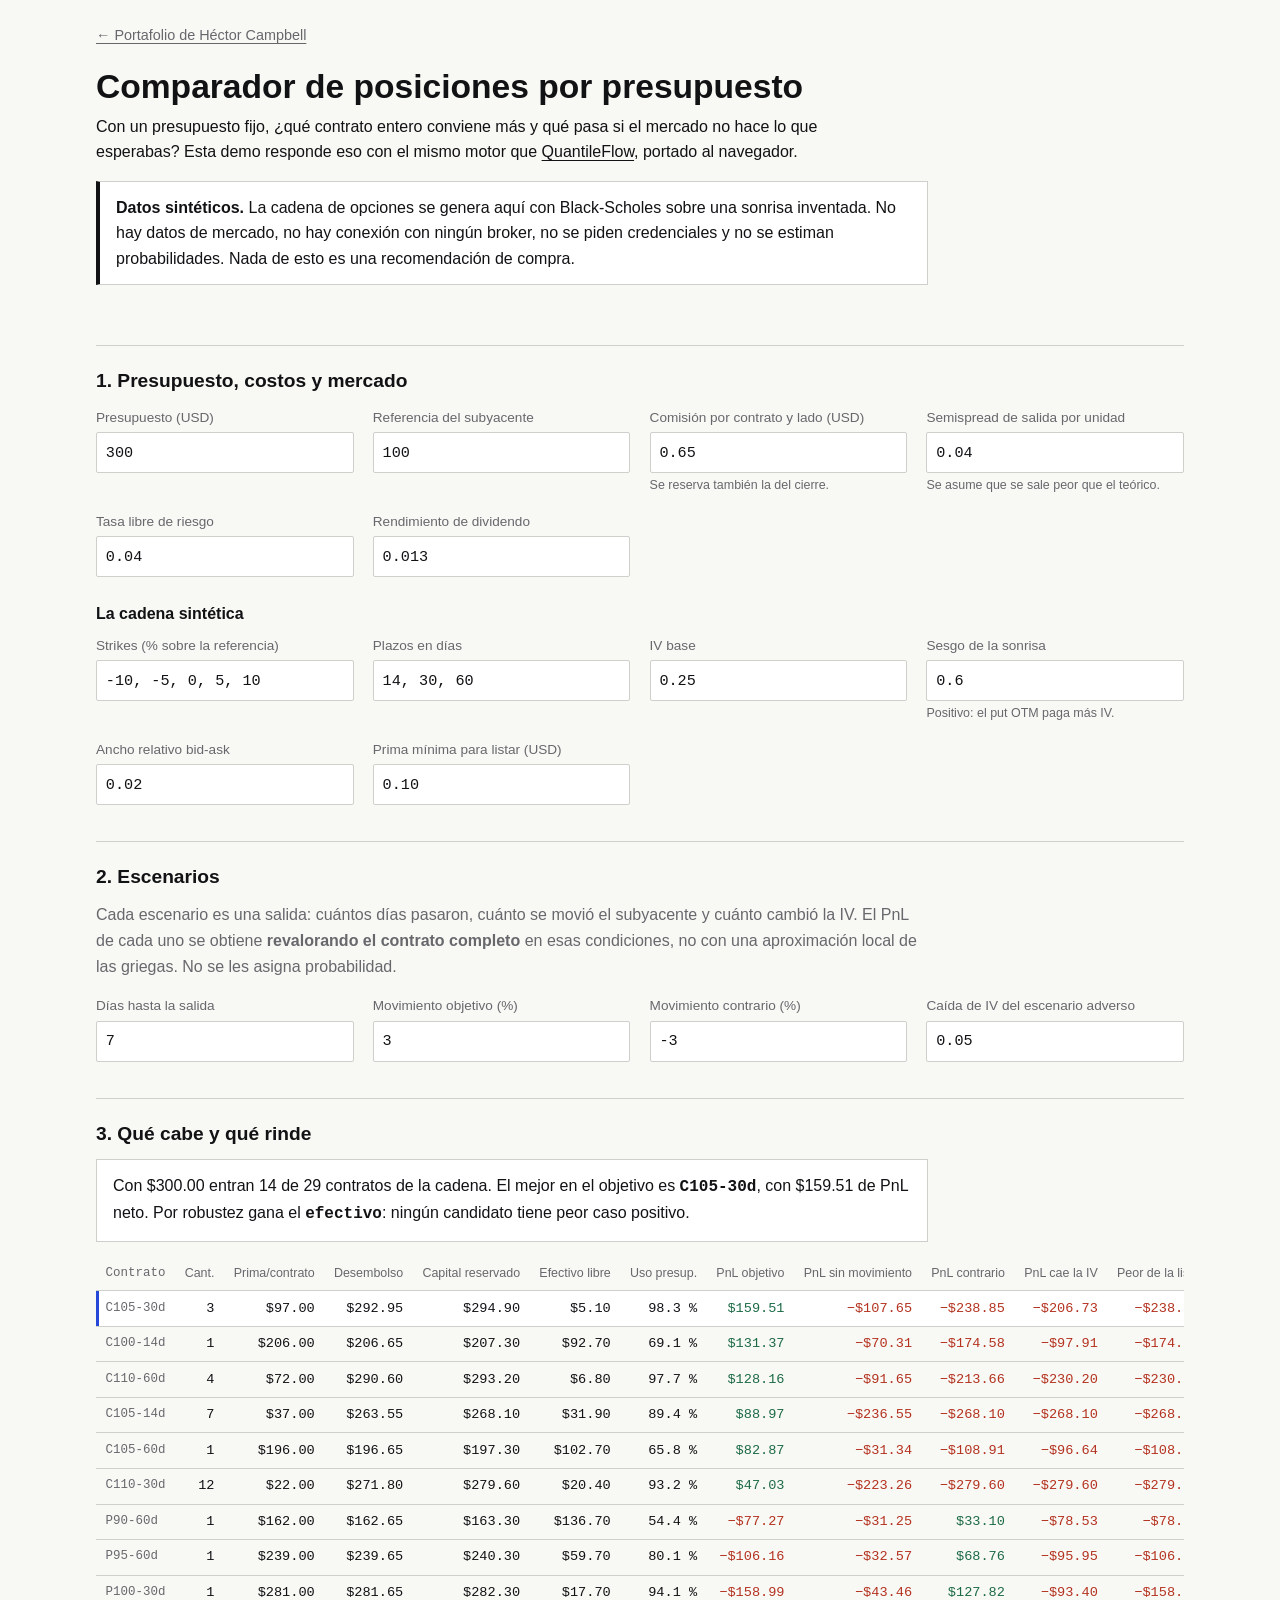
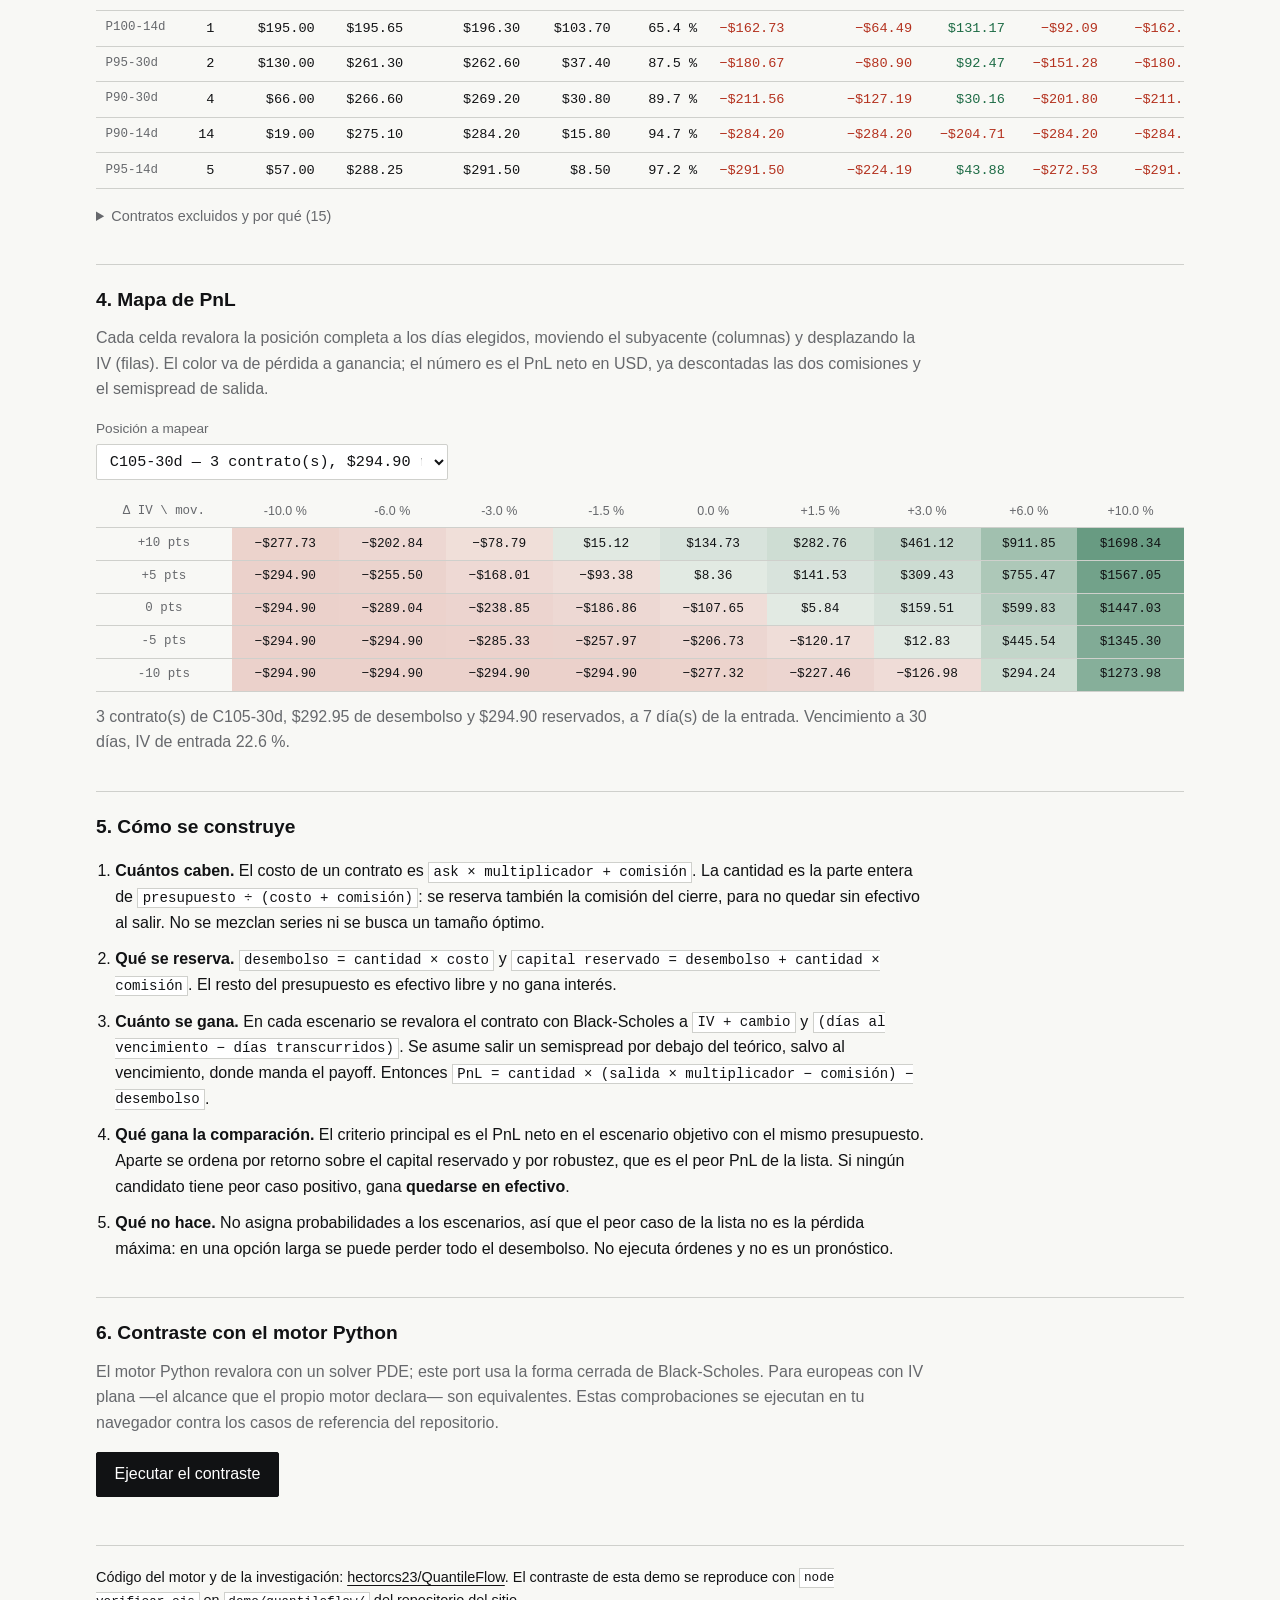
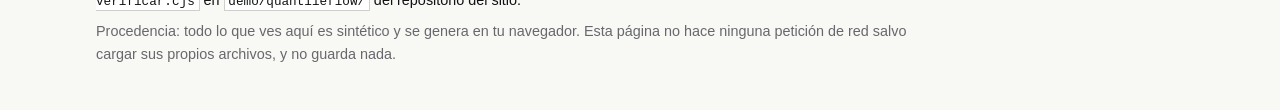
==== demo/quantileflow/index.html @ 11175a15 "Añadir la demo sintética del comparador por presupuesto El simulador solo corria en local contra un " ====
<!doctype html>
<html lang="es">
<head>
<meta charset="utf-8" />
<meta name="viewport" content="width=device-width, initial-scale=1" />
<title>QuantileFlow — comparador por presupuesto</title>
<meta name="description" content="Demo sintética del comparador de posiciones de opciones por presupuesto: cantidades enteras, costos, caja y mapas de PnL. Sin datos de mercado y sin conexión a ningún broker." />
<link rel="icon" href="../../favicon.svg" />
<link rel="stylesheet" href="estilo.css" />
</head>
<body>
<a class="skip-link" href="#controles">Saltar a los controles</a>

<header class="cabecera">
  <p class="volver"><a href="../../index.html">← Portafolio de Héctor Campbell</a></p>
  <h1>Comparador de posiciones por presupuesto</h1>
  <p class="bajada">
    Con un presupuesto fijo, ¿qué contrato entero conviene más y qué pasa si el mercado
    no hace lo que esperabas? Esta demo responde eso con el mismo motor que
    <a href="https://github.com/hectorcs23/QuantileFlow">QuantileFlow</a>, portado al navegador.
  </p>
  <p class="aviso" role="note">
    <strong>Datos sintéticos.</strong> La cadena de opciones se genera aquí con Black-Scholes sobre
    una sonrisa inventada. No hay datos de mercado, no hay conexión con ningún broker, no se piden
    credenciales y no se estiman probabilidades. Nada de esto es una recomendación de compra.
  </p>
</header>

<main>

<section id="controles" aria-labelledby="t-controles">
  <h2 id="t-controles">1. Presupuesto, costos y mercado</h2>
  <div class="rejilla-campos">
    <label>Presupuesto (USD)
      <input type="number" id="presupuesto" value="300" min="10" max="100000" step="10" />
    </label>
    <label>Referencia del subyacente
      <input type="number" id="spot" value="100" min="1" max="100000" step="1" />
    </label>
    <label>Comisión por contrato y lado (USD)
      <input type="number" id="comision" value="0.65" min="0" max="20" step="0.05" />
      <small>Se reserva también la del cierre.</small>
    </label>
    <label>Semispread de salida por unidad
      <input type="number" id="semispread" value="0.04" min="0" max="5" step="0.01" />
      <small>Se asume que se sale peor que el teórico.</small>
    </label>
    <label>Tasa libre de riesgo
      <input type="number" id="tasa" value="0.04" min="-0.05" max="0.5" step="0.005" />
    </label>
    <label>Rendimiento de dividendo
      <input type="number" id="q" value="0.013" min="0" max="0.2" step="0.001" />
    </label>
  </div>

  <h3>La cadena sintética</h3>
  <div class="rejilla-campos">
    <label>Strikes (% sobre la referencia)
      <input type="text" id="strikes" value="-10, -5, 0, 5, 10" />
    </label>
    <label>Plazos en días
      <input type="text" id="plazos" value="14, 30, 60" />
    </label>
    <label>IV base
      <input type="number" id="iv-base" value="0.25" min="0.02" max="2" step="0.01" />
    </label>
    <label>Sesgo de la sonrisa
      <input type="number" id="sesgo" value="0.6" min="-3" max="3" step="0.05" />
      <small>Positivo: el put OTM paga más IV.</small>
    </label>
    <label>Ancho relativo bid-ask
      <input type="number" id="ancho" value="0.02" min="0" max="0.5" step="0.005" />
    </label>
    <label>Prima mínima para listar (USD)
      <input type="number" id="prima-min" value="0.10" min="0.01" max="50" step="0.05" />
    </label>
  </div>
</section>

<section aria-labelledby="t-escenarios">
  <h2 id="t-escenarios">2. Escenarios</h2>
  <p class="nota">
    Cada escenario es una salida: cuántos días pasaron, cuánto se movió el subyacente y cuánto
    cambió la IV. El PnL de cada uno se obtiene <strong>revalorando el contrato completo</strong> en
    esas condiciones, no con una aproximación local de las griegas. No se les asigna probabilidad.
  </p>
  <div class="rejilla-campos">
    <label>Días hasta la salida
      <input type="number" id="dias" value="7" min="0" max="365" step="1" />
    </label>
    <label>Movimiento objetivo (%)
      <input type="number" id="mov-objetivo" value="3" min="-50" max="50" step="0.5" />
    </label>
    <label>Movimiento contrario (%)
      <input type="number" id="mov-contrario" value="-3" min="-50" max="50" step="0.5" />
    </label>
    <label>Caída de IV del escenario adverso
      <input type="number" id="caida-iv" value="0.05" min="0" max="0.5" step="0.01" />
    </label>
  </div>
  <p id="aviso-escenarios" class="error" role="alert" hidden></p>
</section>

<section aria-labelledby="t-resultados">
  <h2 id="t-resultados">3. Qué cabe y qué rinde</h2>
  <p id="resumen-decision" class="resumen"></p>
  <div class="tabla-envoltura">
    <table id="tabla" aria-describedby="t-resultados">
      <caption class="sr">Candidatos con el mismo presupuesto: cantidad entera, capital reservado y PnL por escenario</caption>
      <thead><tr id="encabezado"></tr></thead>
      <tbody id="cuerpo"></tbody>
    </table>
  </div>
  <details id="det-excluidos">
    <summary>Contratos excluidos y por qué (<span id="n-excluidos">0</span>)</summary>
    <ul id="excluidos"></ul>
  </details>
</section>

<section aria-labelledby="t-mapa">
  <h2 id="t-mapa">4. Mapa de PnL</h2>
  <p class="nota">
    Cada celda revalora la posición completa a los días elegidos, moviendo el subyacente
    (columnas) y desplazando la IV (filas). El color va de pérdida a ganancia; el número es el PnL
    neto en USD, ya descontadas las dos comisiones y el semispread de salida.
  </p>
  <label class="campo-suelto">Posición a mapear
    <select id="sel-posicion"></select>
  </label>
  <div id="mapa" class="mapa" role="img" aria-labelledby="t-mapa"></div>
  <p id="mapa-pie" class="nota pie"></p>
</section>

<section aria-labelledby="t-como">
  <h2 id="t-como">5. Cómo se construye</h2>
  <ol class="explicacion">
    <li><strong>Cuántos caben.</strong> El costo de un contrato es
      <code>ask × multiplicador + comisión</code>. La cantidad es la parte entera de
      <code>presupuesto ÷ (costo + comisión)</code>: se reserva también la comisión del cierre,
      para no quedar sin efectivo al salir. No se mezclan series ni se busca un tamaño óptimo.</li>
    <li><strong>Qué se reserva.</strong> <code>desembolso = cantidad × costo</code> y
      <code>capital reservado = desembolso + cantidad × comisión</code>. El resto del presupuesto
      es efectivo libre y no gana interés.</li>
    <li><strong>Cuánto se gana.</strong> En cada escenario se revalora el contrato con
      Black-Scholes a <code>IV + cambio</code> y <code>(días al vencimiento − días transcurridos)</code>.
      Se asume salir un semispread por debajo del teórico, salvo al vencimiento, donde manda el
      payoff. Entonces
      <code>PnL = cantidad × (salida × multiplicador − comisión) − desembolso</code>.</li>
    <li><strong>Qué gana la comparación.</strong> El criterio principal es el PnL neto en el
      escenario objetivo con el mismo presupuesto. Aparte se ordena por retorno sobre el capital
      reservado y por robustez, que es el peor PnL de la lista. Si ningún candidato tiene peor caso
      positivo, gana <strong>quedarse en efectivo</strong>.</li>
    <li><strong>Qué no hace.</strong> No asigna probabilidades a los escenarios, así que el peor
      caso de la lista no es la pérdida máxima: en una opción larga se puede perder todo el
      desembolso. No ejecuta órdenes y no es un pronóstico.</li>
  </ol>
</section>

<section aria-labelledby="t-validacion">
  <h2 id="t-validacion">6. Contraste con el motor Python</h2>
  <p class="nota">
    El motor Python revalora con un solver PDE; este port usa la forma cerrada de Black-Scholes.
    Para europeas con IV plana —el alcance que el propio motor declara— son equivalentes. Estas
    comprobaciones se ejecutan en tu navegador contra los casos de referencia del repositorio.
  </p>
  <button type="button" id="btn-validar">Ejecutar el contraste</button>
  <div id="validacion" class="validacion" aria-live="polite"></div>
</section>

</main>

<footer class="pie-sitio">
  <p>
    Código del motor y de la investigación:
    <a href="https://github.com/hectorcs23/QuantileFlow">hectorcs23/QuantileFlow</a>.
    El contraste de esta demo se reproduce con <code>node verificar.cjs</code> en
    <code>demo/quantileflow/</code> del repositorio del sitio.
  </p>
  <p class="nota">
    Procedencia: todo lo que ves aquí es sintético y se genera en tu navegador. Esta página no
    hace ninguna petición de red salvo cargar sus propios archivos, y no guarda nada.
  </p>
</footer>

<script src="motor.js"></script>
<script src="app.js"></script>
</body>
</html>
---- demo/quantileflow/estilo.css ----
/* Demo de QuantileFlow. Mismos tokens que el portafolio para que se lea como
   parte del sitio. */
:root {
  color-scheme: light;
  --paper: #f8f8f5;
  --white: #ffffff;
  --ink: #111214;
  --muted: #66686c;
  --line: #cfd0cc;
  --accent: #2648d8;
  --perdida: #b4321f;
  --ganancia: #1d6b45;
  --sans: Arial, Helvetica, sans-serif;
  --mono: ui-monospace, "SFMono-Regular", Menlo, Consolas, monospace;
}

* { box-sizing: border-box; }

body {
  margin: 0;
  background: var(--paper);
  color: var(--ink);
  font-family: var(--sans);
  font-size: 1rem;
  line-height: 1.6;
  text-rendering: optimizeLegibility;
}

a { color: inherit; text-decoration-thickness: 1px; text-underline-offset: 0.2em; }
a:hover { color: var(--accent); }
:focus-visible { outline: 3px solid var(--accent); outline-offset: 3px; }
[hidden] { display: none !important; }

.sr {
  position: absolute; width: 1px; height: 1px; padding: 0;
  overflow: hidden; clip: rect(0 0 0 0); white-space: nowrap; border: 0;
}

.skip-link {
  position: fixed; top: 0.75rem; left: 0.75rem; z-index: 10;
  padding: 0.65rem 0.9rem; background: var(--ink); color: var(--white);
  transform: translateY(-160%);
}
.skip-link:focus { transform: translateY(0); }

.cabecera, main, .pie-sitio {
  width: min(100% - 2rem, 68rem);
  margin: 0 auto;
}

.cabecera { padding: 1.5rem 0 0.5rem; }
.volver { margin: 0 0 1.25rem; font-size: 0.9rem; color: var(--muted); }
h1 { margin: 0 0 0.4rem; font-size: clamp(1.5rem, 4vw, 2.1rem); line-height: 1.2; }
.bajada { margin: 0 0 1rem; max-width: 46rem; }

.aviso {
  margin: 0 0 1rem;
  padding: 0.8rem 1rem;
  background: var(--white);
  border: 1px solid var(--line);
  border-left: 4px solid var(--ink);
  max-width: 52rem;
}

section {
  margin: 2.25rem 0;
  padding-top: 1.25rem;
  border-top: 1px solid var(--line);
}
h2 { margin: 0 0 0.6rem; font-size: 1.2rem; }
h3 { margin: 1.5rem 0 0.5rem; font-size: 1rem; }
.nota { color: var(--muted); max-width: 52rem; margin: 0 0 1rem; }
.pie { margin-top: 0.75rem; }
.error { color: var(--perdida); font-weight: bold; }

.rejilla-campos {
  display: grid;
  grid-template-columns: repeat(auto-fit, minmax(14rem, 1fr));
  gap: 0.9rem 1.2rem;
}

label { display: block; font-size: 0.85rem; color: var(--muted); }
.campo-suelto { max-width: 22rem; margin-bottom: 1rem; }
input, select {
  display: block; width: 100%; margin-top: 0.25rem;
  padding: 0.45rem 0.55rem;
  font: inherit; font-family: var(--mono); font-size: 0.95rem;
  color: var(--ink); background: var(--white);
  border: 1px solid var(--line); border-radius: 2px;
}
label small { display: block; margin-top: 0.2rem; font-size: 0.78rem; }

button {
  padding: 0.55rem 1.1rem;
  font: inherit;
  color: var(--white); background: var(--ink);
  border: 1px solid var(--ink); border-radius: 2px; cursor: pointer;
}
button:hover { background: var(--accent); border-color: var(--accent); }

.resumen {
  padding: 0.8rem 1rem; margin: 0 0 1rem;
  background: var(--white); border: 1px solid var(--line);
  max-width: 52rem;
}
.resumen strong { font-family: var(--mono); }

.tabla-envoltura { overflow-x: auto; }
table { border-collapse: collapse; width: 100%; font-size: 0.85rem; }
th, td {
  padding: 0.4rem 0.6rem; text-align: right;
  border-bottom: 1px solid var(--line); white-space: nowrap;
}
th { text-align: right; font-size: 0.78rem; color: var(--muted); font-weight: normal; }
th:first-child, td:first-child { text-align: left; font-family: var(--mono); }
tbody tr:hover { background: var(--white); }
tr.mejor { background: var(--white); box-shadow: inset 3px 0 0 var(--accent); }
td.num { font-family: var(--mono); }
td.neg { color: var(--perdida); }
td.pos { color: var(--ganancia); }

details { margin-top: 1rem; font-size: 0.9rem; }
summary { cursor: pointer; color: var(--muted); }
#excluidos { font-family: var(--mono); font-size: 0.85rem; }

.mapa { overflow-x: auto; }
.mapa table { font-size: 0.8rem; }
.mapa td, .mapa th { text-align: center; padding: 0.35rem 0.5rem; }
.mapa td { font-family: var(--mono); }
.mapa th { white-space: nowrap; }

.explicacion { max-width: 52rem; padding-left: 1.2rem; }
.explicacion li { margin-bottom: 0.7rem; }
code {
  font-family: var(--mono); font-size: 0.88em;
  padding: 0.1em 0.3em; background: var(--white); border: 1px solid var(--line);
}

.validacion { margin-top: 1rem; font-family: var(--mono); font-size: 0.85rem; }
.validacion div { padding: 0.15rem 0; }
.validacion .ok::before { content: "OK  "; color: var(--ganancia); }
.validacion .falla::before { content: "FALLA  "; color: var(--perdida); }
.validacion .falla { color: var(--perdida); }
.validacion .info { color: var(--muted); }
.validacion h3 { font-family: var(--sans); margin: 1rem 0 0.3rem; }

.pie-sitio {
  margin-top: 3rem; padding: 1.25rem 0 2.5rem;
  border-top: 1px solid var(--line);
  font-size: 0.9rem;
}
.pie-sitio p { margin: 0 0 0.5rem; max-width: 52rem; }

@media (max-width: 36rem) {
  .cabecera, main, .pie-sitio { width: calc(100% - 2rem); }
  .rejilla-campos { grid-template-columns: 1fr; }
}

td.vacio {
  text-align: left; white-space: normal;
  padding: 1rem; color: var(--muted); font-family: var(--sans);
  max-width: 48rem;
}
select:disabled { color: var(--muted); background: var(--paper); }
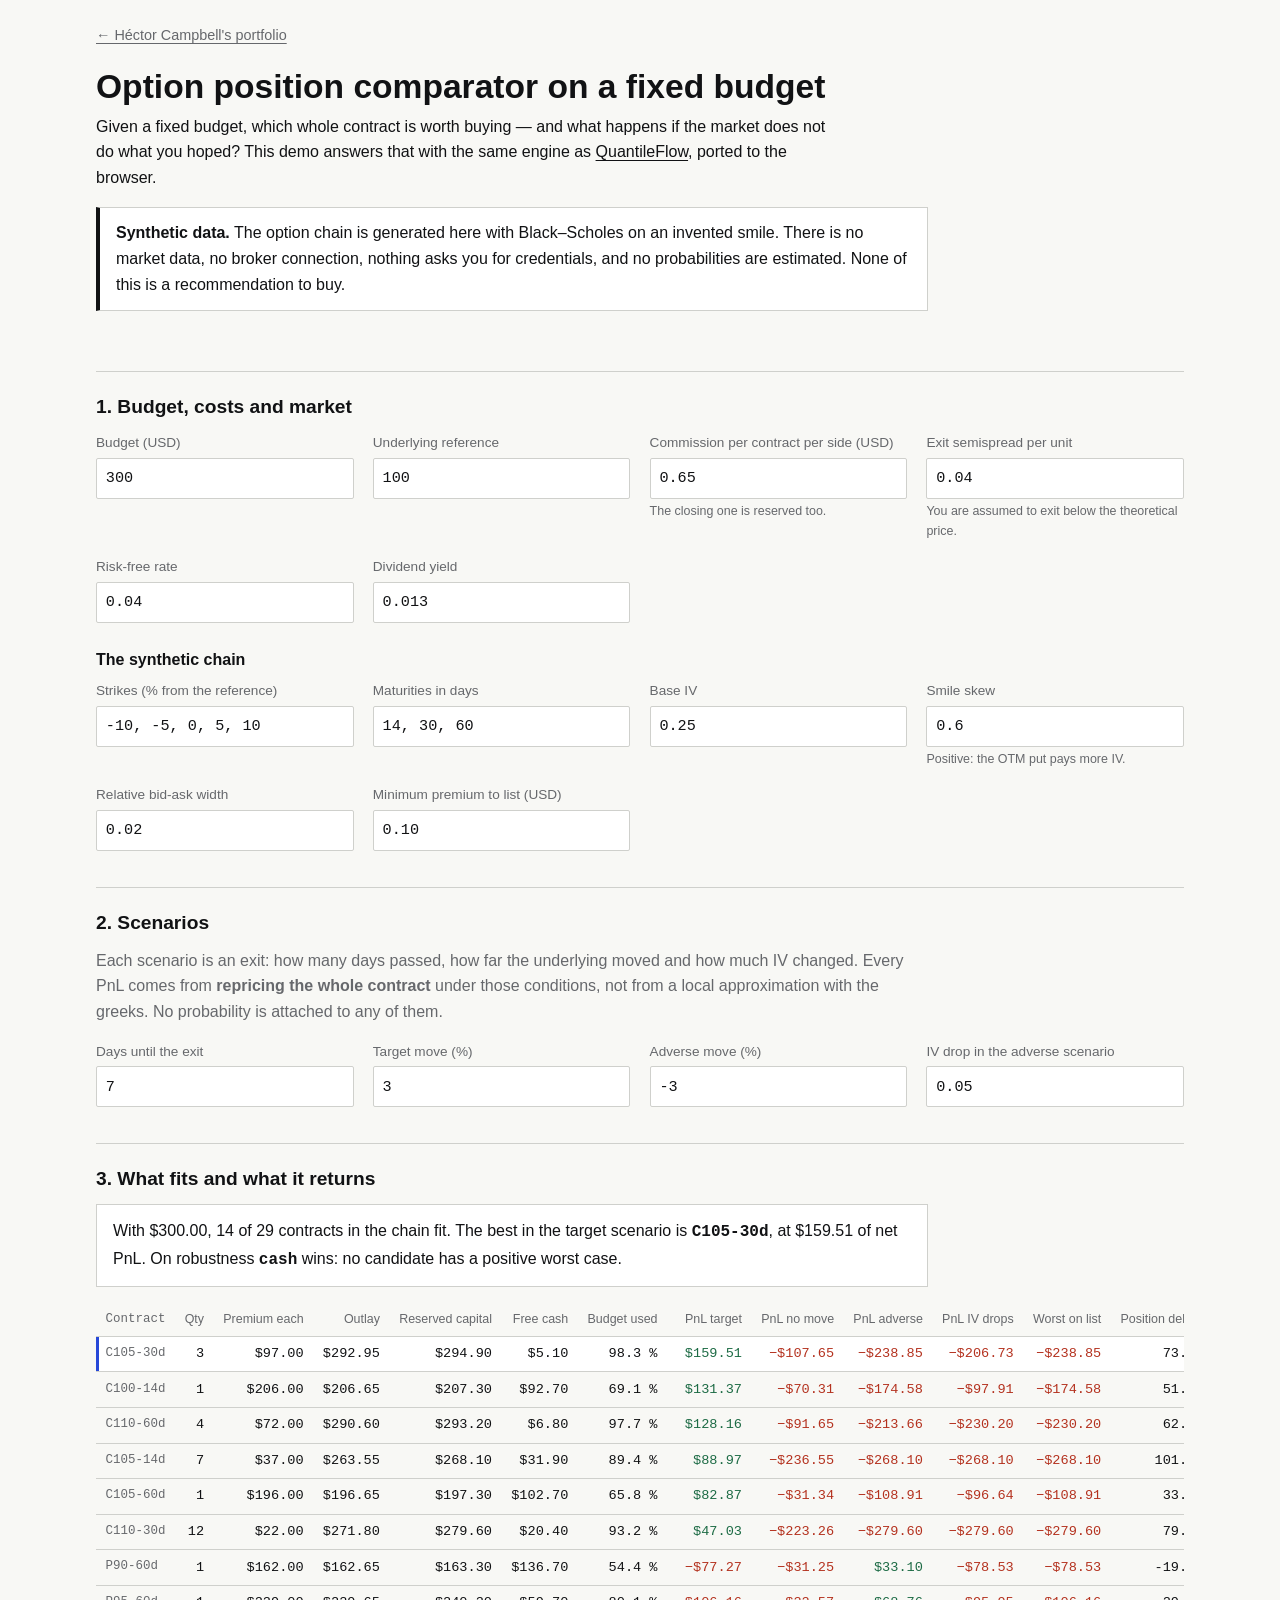
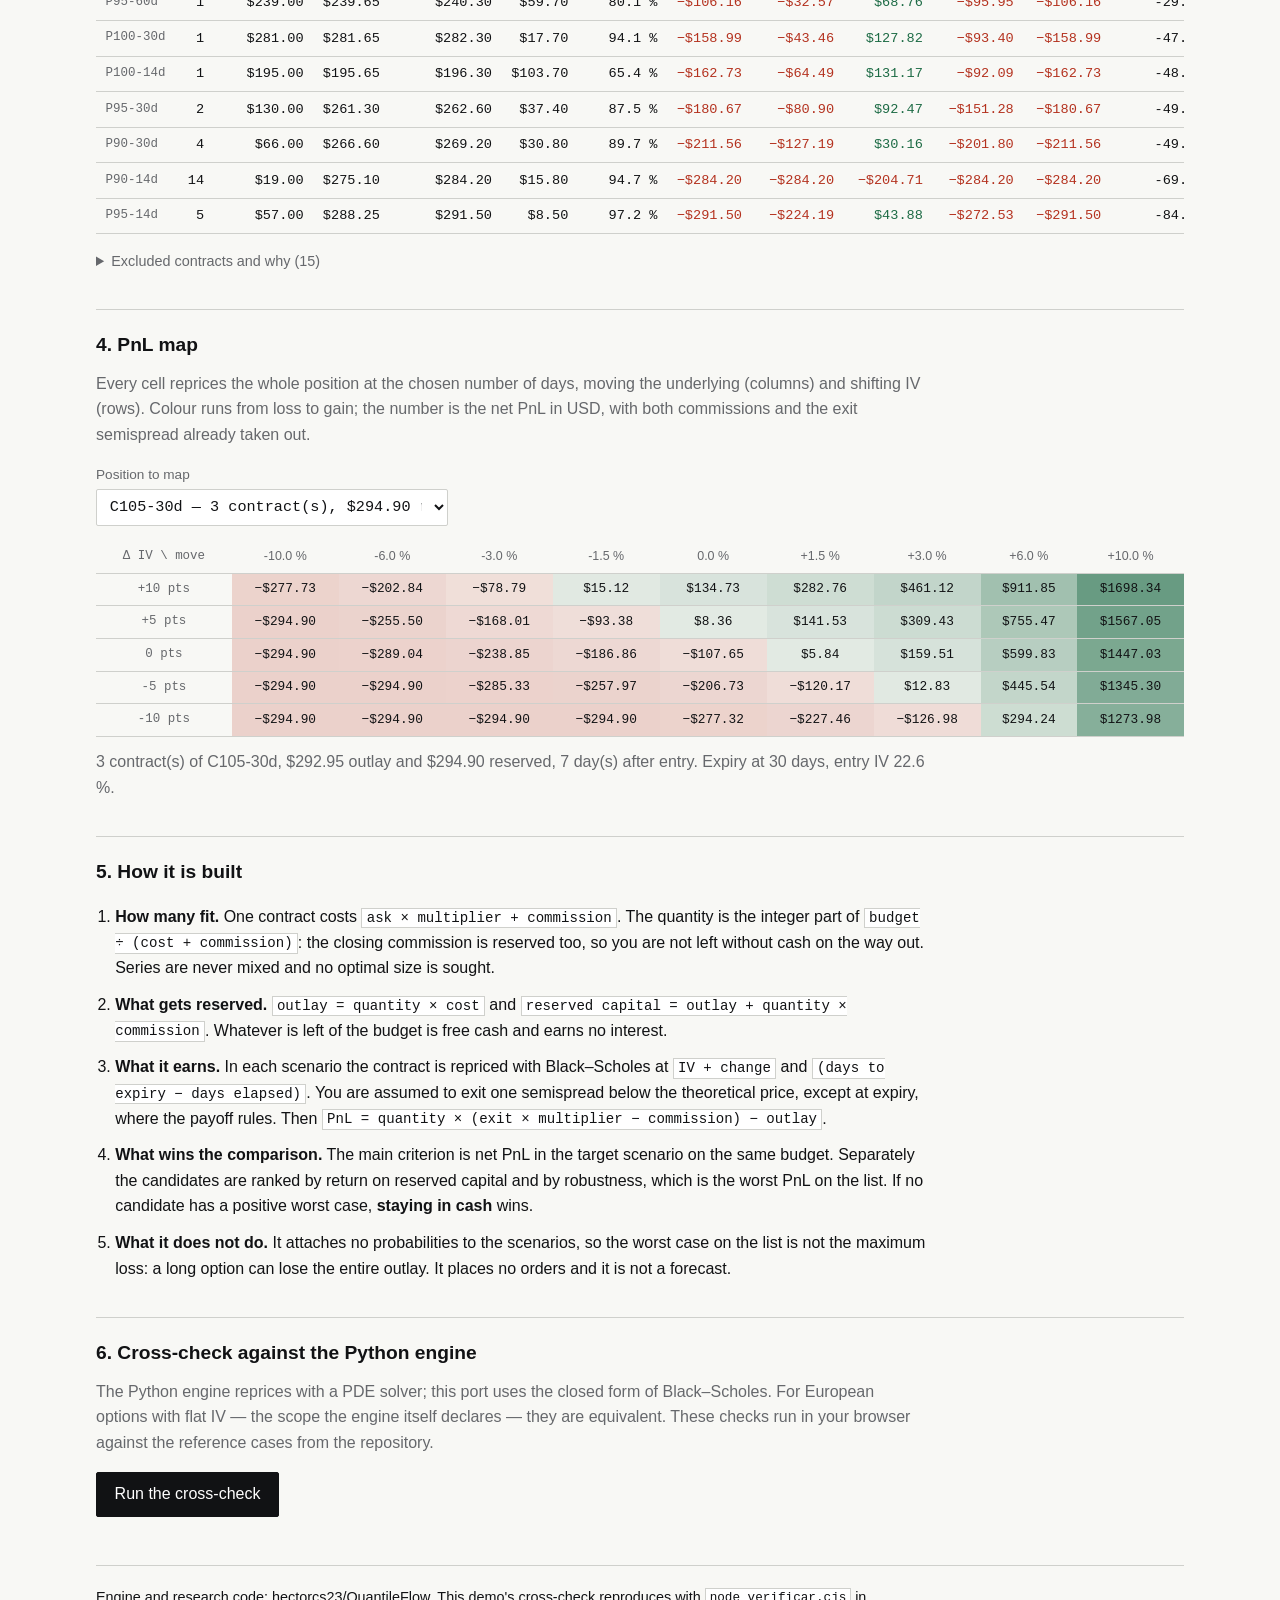
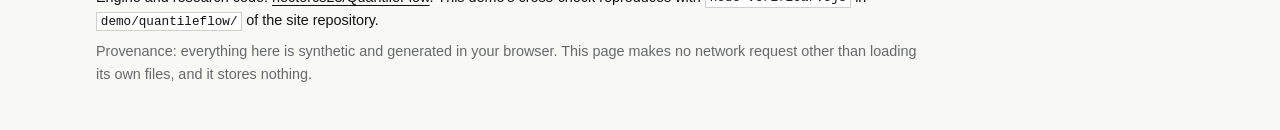
==== commit 654e10b6: "Pasar la demo a inglés, igual que el resto del portafolio El portafolio esta en ingles pero quien pu" ====
--- a/demo/quantileflow/index.html
+++ b/demo/quantileflow/index.html
@@ -1,100 +1,101 @@
 <!doctype html>
-<html lang="es">
+<html lang="en">
 <head>
 <meta charset="utf-8" />
 <meta name="viewport" content="width=device-width, initial-scale=1" />
-<title>QuantileFlow — comparador por presupuesto</title>
-<meta name="description" content="Demo sintética del comparador de posiciones de opciones por presupuesto: cantidades enteras, costos, caja y mapas de PnL. Sin datos de mercado y sin conexión a ningún broker." />
+<title>QuantileFlow — budget comparator</title>
+<meta name="description" content="Synthetic demo of the option position comparator: whole contracts on a fixed budget, costs, cash and PnL maps. No market data and no broker connection." />
 <link rel="icon" href="../../favicon.svg" />
 <link rel="stylesheet" href="estilo.css" />
 </head>
 <body>
-<a class="skip-link" href="#controles">Saltar a los controles</a>
+<a class="skip-link" href="#controles">Skip to the controls</a>
 
 <header class="cabecera">
-  <p class="volver"><a href="../../index.html">← Portafolio de Héctor Campbell</a></p>
-  <h1>Comparador de posiciones por presupuesto</h1>
+  <p class="volver"><a href="../../index.html">← Héctor Campbell's portfolio</a></p>
+  <h1>Option position comparator on a fixed budget</h1>
   <p class="bajada">
-    Con un presupuesto fijo, ¿qué contrato entero conviene más y qué pasa si el mercado
-    no hace lo que esperabas? Esta demo responde eso con el mismo motor que
-    <a href="https://github.com/hectorcs23/QuantileFlow">QuantileFlow</a>, portado al navegador.
+    Given a fixed budget, which whole contract is worth buying — and what happens if the market
+    does not do what you hoped? This demo answers that with the same engine as
+    <a href="https://github.com/hectorcs23/QuantileFlow">QuantileFlow</a>, ported to the browser.
   </p>
   <p class="aviso" role="note">
-    <strong>Datos sintéticos.</strong> La cadena de opciones se genera aquí con Black-Scholes sobre
-    una sonrisa inventada. No hay datos de mercado, no hay conexión con ningún broker, no se piden
-    credenciales y no se estiman probabilidades. Nada de esto es una recomendación de compra.
+    <strong>Synthetic data.</strong> The option chain is generated here with Black–Scholes on an
+    invented smile. There is no market data, no broker connection, nothing asks you for credentials,
+    and no probabilities are estimated. None of this is a recommendation to buy.
   </p>
 </header>
 
 <main>
 
 <section id="controles" aria-labelledby="t-controles">
-  <h2 id="t-controles">1. Presupuesto, costos y mercado</h2>
+  <h2 id="t-controles">1. Budget, costs and market</h2>
   <div class="rejilla-campos">
-    <label>Presupuesto (USD)
+    <label>Budget (USD)
       <input type="number" id="presupuesto" value="300" min="10" max="100000" step="10" />
     </label>
-    <label>Referencia del subyacente
+    <label>Underlying reference
       <input type="number" id="spot" value="100" min="1" max="100000" step="1" />
     </label>
-    <label>Comisión por contrato y lado (USD)
+    <label>Commission per contract per side (USD)
       <input type="number" id="comision" value="0.65" min="0" max="20" step="0.05" />
-      <small>Se reserva también la del cierre.</small>
+      <small>The closing one is reserved too.</small>
     </label>
-    <label>Semispread de salida por unidad
+    <label>Exit semispread per unit
       <input type="number" id="semispread" value="0.04" min="0" max="5" step="0.01" />
-      <small>Se asume que se sale peor que el teórico.</small>
+      <small>You are assumed to exit below the theoretical price.</small>
     </label>
-    <label>Tasa libre de riesgo
+    <label>Risk-free rate
       <input type="number" id="tasa" value="0.04" min="-0.05" max="0.5" step="0.005" />
     </label>
-    <label>Rendimiento de dividendo
+    <label>Dividend yield
       <input type="number" id="q" value="0.013" min="0" max="0.2" step="0.001" />
     </label>
   </div>
 
-  <h3>La cadena sintética</h3>
+  <h3>The synthetic chain</h3>
   <div class="rejilla-campos">
-    <label>Strikes (% sobre la referencia)
+    <label>Strikes (% from the reference)
       <input type="text" id="strikes" value="-10, -5, 0, 5, 10" />
     </label>
-    <label>Plazos en días
+    <label>Maturities in days
       <input type="text" id="plazos" value="14, 30, 60" />
     </label>
-    <label>IV base
+    <label>Base IV
       <input type="number" id="iv-base" value="0.25" min="0.02" max="2" step="0.01" />
     </label>
-    <label>Sesgo de la sonrisa
+    <label>Smile skew
       <input type="number" id="sesgo" value="0.6" min="-3" max="3" step="0.05" />
-      <small>Positivo: el put OTM paga más IV.</small>
+      <small>Positive: the OTM put pays more IV.</small>
     </label>
-    <label>Ancho relativo bid-ask
+    <label>Relative bid-ask width
       <input type="number" id="ancho" value="0.02" min="0" max="0.5" step="0.005" />
     </label>
-    <label>Prima mínima para listar (USD)
+    <label>Minimum premium to list (USD)
       <input type="number" id="prima-min" value="0.10" min="0.01" max="50" step="0.05" />
     </label>
   </div>
 </section>
 
 <section aria-labelledby="t-escenarios">
-  <h2 id="t-escenarios">2. Escenarios</h2>
+  <h2 id="t-escenarios">2. Scenarios</h2>
   <p class="nota">
-    Cada escenario es una salida: cuántos días pasaron, cuánto se movió el subyacente y cuánto
-    cambió la IV. El PnL de cada uno se obtiene <strong>revalorando el contrato completo</strong> en
-    esas condiciones, no con una aproximación local de las griegas. No se les asigna probabilidad.
+    Each scenario is an exit: how many days passed, how far the underlying moved and how much IV
+    changed. Every PnL comes from <strong>repricing the whole contract</strong> under those
+    conditions, not from a local approximation with the greeks. No probability is attached to any
+    of them.
   </p>
   <div class="rejilla-campos">
-    <label>Días hasta la salida
+    <label>Days until the exit
       <input type="number" id="dias" value="7" min="0" max="365" step="1" />
     </label>
-    <label>Movimiento objetivo (%)
+    <label>Target move (%)
       <input type="number" id="mov-objetivo" value="3" min="-50" max="50" step="0.5" />
     </label>
-    <label>Movimiento contrario (%)
+    <label>Adverse move (%)
       <input type="number" id="mov-contrario" value="-3" min="-50" max="50" step="0.5" />
     </label>
-    <label>Caída de IV del escenario adverso
+    <label>IV drop in the adverse scenario
       <input type="number" id="caida-iv" value="0.05" min="0" max="0.5" step="0.01" />
     </label>
   </div>
@@ -102,29 +103,29 @@
 </section>
 
 <section aria-labelledby="t-resultados">
-  <h2 id="t-resultados">3. Qué cabe y qué rinde</h2>
+  <h2 id="t-resultados">3. What fits and what it returns</h2>
   <p id="resumen-decision" class="resumen"></p>
   <div class="tabla-envoltura">
     <table id="tabla" aria-describedby="t-resultados">
-      <caption class="sr">Candidatos con el mismo presupuesto: cantidad entera, capital reservado y PnL por escenario</caption>
+      <caption class="sr">Candidates on the same budget: whole quantity, reserved capital and PnL per scenario</caption>
       <thead><tr id="encabezado"></tr></thead>
       <tbody id="cuerpo"></tbody>
     </table>
   </div>
   <details id="det-excluidos">
-    <summary>Contratos excluidos y por qué (<span id="n-excluidos">0</span>)</summary>
+    <summary>Excluded contracts and why (<span id="n-excluidos">0</span>)</summary>
     <ul id="excluidos"></ul>
   </details>
 </section>
 
 <section aria-labelledby="t-mapa">
-  <h2 id="t-mapa">4. Mapa de PnL</h2>
+  <h2 id="t-mapa">4. PnL map</h2>
   <p class="nota">
-    Cada celda revalora la posición completa a los días elegidos, moviendo el subyacente
-    (columnas) y desplazando la IV (filas). El color va de pérdida a ganancia; el número es el PnL
-    neto en USD, ya descontadas las dos comisiones y el semispread de salida.
+    Every cell reprices the whole position at the chosen number of days, moving the underlying
+    (columns) and shifting IV (rows). Colour runs from loss to gain; the number is the net PnL in
+    USD, with both commissions and the exit semispread already taken out.
   </p>
-  <label class="campo-suelto">Posición a mapear
+  <label class="campo-suelto">Position to map
     <select id="sel-posicion"></select>
   </label>
   <div id="mapa" class="mapa" role="img" aria-labelledby="t-mapa"></div>
@@ -132,38 +133,38 @@
 </section>
 
 <section aria-labelledby="t-como">
-  <h2 id="t-como">5. Cómo se construye</h2>
+  <h2 id="t-como">5. How it is built</h2>
   <ol class="explicacion">
-    <li><strong>Cuántos caben.</strong> El costo de un contrato es
-      <code>ask × multiplicador + comisión</code>. La cantidad es la parte entera de
-      <code>presupuesto ÷ (costo + comisión)</code>: se reserva también la comisión del cierre,
-      para no quedar sin efectivo al salir. No se mezclan series ni se busca un tamaño óptimo.</li>
-    <li><strong>Qué se reserva.</strong> <code>desembolso = cantidad × costo</code> y
-      <code>capital reservado = desembolso + cantidad × comisión</code>. El resto del presupuesto
-      es efectivo libre y no gana interés.</li>
-    <li><strong>Cuánto se gana.</strong> En cada escenario se revalora el contrato con
-      Black-Scholes a <code>IV + cambio</code> y <code>(días al vencimiento − días transcurridos)</code>.
-      Se asume salir un semispread por debajo del teórico, salvo al vencimiento, donde manda el
-      payoff. Entonces
-      <code>PnL = cantidad × (salida × multiplicador − comisión) − desembolso</code>.</li>
-    <li><strong>Qué gana la comparación.</strong> El criterio principal es el PnL neto en el
-      escenario objetivo con el mismo presupuesto. Aparte se ordena por retorno sobre el capital
-      reservado y por robustez, que es el peor PnL de la lista. Si ningún candidato tiene peor caso
-      positivo, gana <strong>quedarse en efectivo</strong>.</li>
-    <li><strong>Qué no hace.</strong> No asigna probabilidades a los escenarios, así que el peor
-      caso de la lista no es la pérdida máxima: en una opción larga se puede perder todo el
-      desembolso. No ejecuta órdenes y no es un pronóstico.</li>
+    <li><strong>How many fit.</strong> One contract costs
+      <code>ask × multiplier + commission</code>. The quantity is the integer part of
+      <code>budget ÷ (cost + commission)</code>: the closing commission is reserved too, so you are
+      not left without cash on the way out. Series are never mixed and no optimal size is sought.</li>
+    <li><strong>What gets reserved.</strong> <code>outlay = quantity × cost</code> and
+      <code>reserved capital = outlay + quantity × commission</code>. Whatever is left of the budget
+      is free cash and earns no interest.</li>
+    <li><strong>What it earns.</strong> In each scenario the contract is repriced with
+      Black–Scholes at <code>IV + change</code> and
+      <code>(days to expiry − days elapsed)</code>. You are assumed to exit one semispread below
+      the theoretical price, except at expiry, where the payoff rules. Then
+      <code>PnL = quantity × (exit × multiplier − commission) − outlay</code>.</li>
+    <li><strong>What wins the comparison.</strong> The main criterion is net PnL in the target
+      scenario on the same budget. Separately the candidates are ranked by return on reserved
+      capital and by robustness, which is the worst PnL on the list. If no candidate has a positive
+      worst case, <strong>staying in cash</strong> wins.</li>
+    <li><strong>What it does not do.</strong> It attaches no probabilities to the scenarios, so the
+      worst case on the list is not the maximum loss: a long option can lose the entire outlay. It
+      places no orders and it is not a forecast.</li>
   </ol>
 </section>
 
 <section aria-labelledby="t-validacion">
-  <h2 id="t-validacion">6. Contraste con el motor Python</h2>
+  <h2 id="t-validacion">6. Cross-check against the Python engine</h2>
   <p class="nota">
-    El motor Python revalora con un solver PDE; este port usa la forma cerrada de Black-Scholes.
-    Para europeas con IV plana —el alcance que el propio motor declara— son equivalentes. Estas
-    comprobaciones se ejecutan en tu navegador contra los casos de referencia del repositorio.
+    The Python engine reprices with a PDE solver; this port uses the closed form of Black–Scholes.
+    For European options with flat IV — the scope the engine itself declares — they are equivalent.
+    These checks run in your browser against the reference cases from the repository.
   </p>
-  <button type="button" id="btn-validar">Ejecutar el contraste</button>
+  <button type="button" id="btn-validar">Run the cross-check</button>
   <div id="validacion" class="validacion" aria-live="polite"></div>
 </section>
 
@@ -171,14 +172,14 @@
 
 <footer class="pie-sitio">
   <p>
-    Código del motor y de la investigación:
+    Engine and research code:
     <a href="https://github.com/hectorcs23/QuantileFlow">hectorcs23/QuantileFlow</a>.
-    El contraste de esta demo se reproduce con <code>node verificar.cjs</code> en
-    <code>demo/quantileflow/</code> del repositorio del sitio.
+    This demo's cross-check reproduces with <code>node verificar.cjs</code> in
+    <code>demo/quantileflow/</code> of the site repository.
   </p>
   <p class="nota">
-    Procedencia: todo lo que ves aquí es sintético y se genera en tu navegador. Esta página no
-    hace ninguna petición de red salvo cargar sus propios archivos, y no guarda nada.
+    Provenance: everything here is synthetic and generated in your browser. This page makes no
+    network request other than loading its own files, and it stores nothing.
   </p>
 </footer>
 
--- a/demo/quantileflow/estilo.css
+++ b/demo/quantileflow/estilo.css
@@ -1,5 +1,5 @@
-/* Demo de QuantileFlow. Mismos tokens que el portafolio para que se lea como
-   parte del sitio. */
+/* QuantileFlow demo. Same design tokens as the portfolio so it reads as
+   part of the same site. */
 :root {
   color-scheme: light;
   --paper: #f8f8f5;
